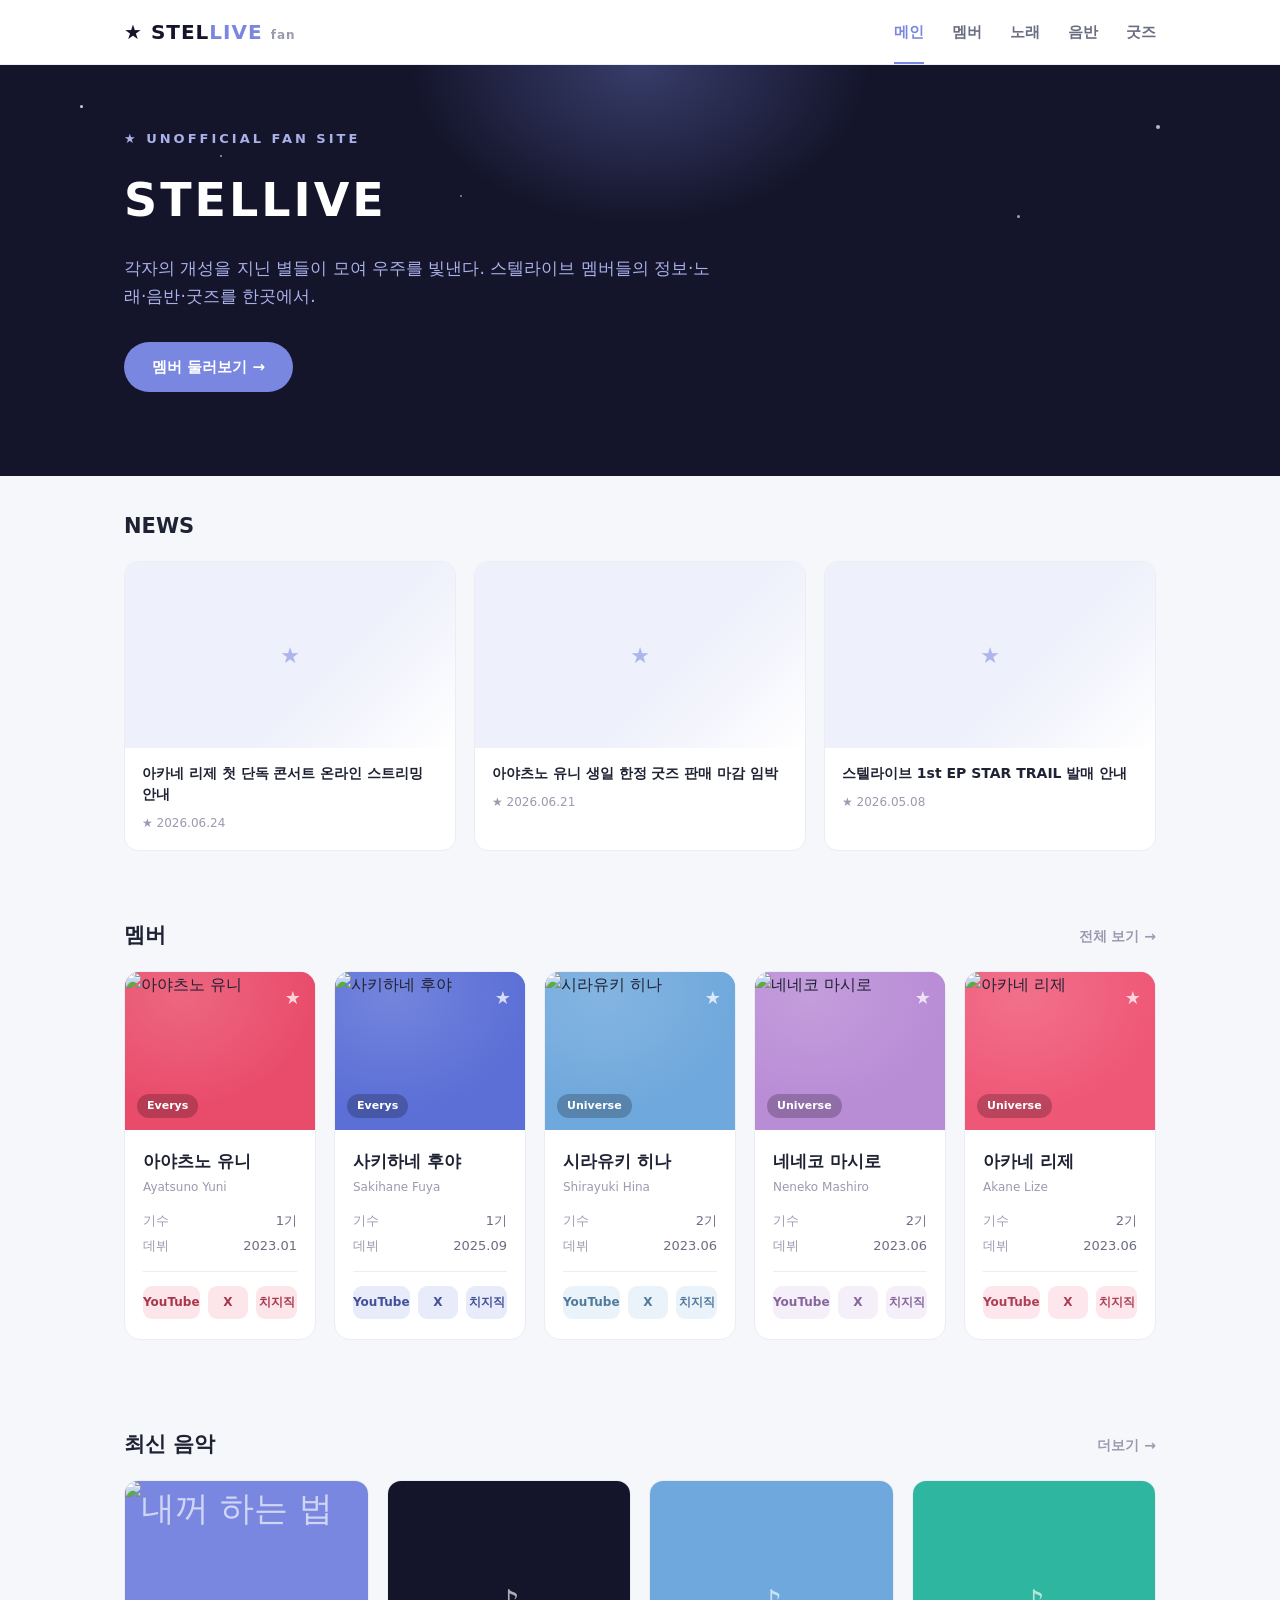
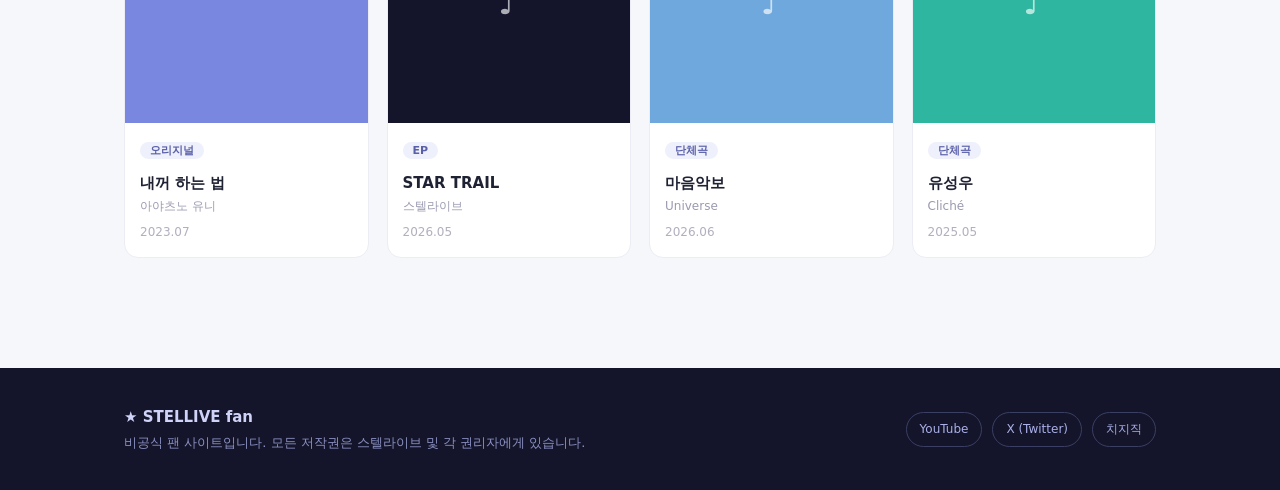
==== public/index.html @ 0b5e7c74 "Restore project from genspark backup" ====
<!DOCTYPE html>
<html lang="ko">
<head>
  <meta charset="UTF-8" />
  <meta name="viewport" content="width=device-width, initial-scale=1.0" />
  <title>스텔라이브 팬</title>
  <link rel="stylesheet" href="css/style.css" />
</head>
<body data-page="home">

  <header class="nav">
    <div class="wrap">
      <a class="logo" href="index.html">★ STEL<span>LIVE</span> <small>fan</small></a>
      <nav class="menu">
        <a href="index.html" class="on">메인</a>
        <a href="members.html">멤버</a>
        <a href="songs.html">노래</a>
        <a href="discography.html">음반</a>
        <a href="goods.html">굿즈</a>
      </nav>
    </div>
  </header>

  <section class="hero">
    <span class="sdot" style="width:3px;height:3px;top:40px;left:80px;opacity:.8"></span>
    <span class="sdot" style="width:2px;height:2px;top:90px;left:220px;opacity:.6"></span>
    <span class="sdot" style="width:4px;height:4px;top:60px;right:120px;opacity:.7"></span>
    <span class="sdot" style="width:2px;height:2px;top:130px;left:460px;opacity:.5"></span>
    <span class="sdot" style="width:3px;height:3px;top:150px;right:260px;opacity:.6"></span>
    <div class="wrap">
      <div class="hero-kicker">★ UNOFFICIAL FAN SITE</div>
      <h1>STELLIVE</h1>
      <p class="tag">각자의 개성을 지닌 별들이 모여 우주를 빛낸다. 스텔라이브 멤버들의 정보·노래·음반·굿즈를 한곳에서.</p>
      <a class="cta" href="members.html">멤버 둘러보기 →</a>
    </div>
  </section>

  <main class="wrap">
    <div class="section">
      <div class="section-head"><h2>NEWS</h2></div>
      <div class="news-grid" id="news-grid"></div>
    </div>

    <div class="section">
      <div class="section-head"><h2>멤버</h2><a class="more" href="members.html">전체 보기 →</a></div>
      <div class="member-grid" id="member-preview"></div>
    </div>

    <div class="section">
      <div class="section-head"><h2>최신 음악</h2><a class="more" href="discography.html">더보기 →</a></div>
      <div class="agrid" id="music-preview"></div>
    </div>
  </main>

  <footer class="foot">
    <div class="wrap">
      <div class="fnote"><b>★ STELLIVE fan</b><br />비공식 팬 사이트입니다. 모든 저작권은 스텔라이브 및 각 권리자에게 있습니다.</div>
      <div class="fsoc"><span>YouTube</span><span>X (Twitter)</span><span>치지직</span></div>
    </div>
  </footer>

  <script src="js/data.js"></script>
  <script src="js/main.js"></script>
</body>
</html>
---- public/css/style.css ----
/* =====================================================
   스텔라이브 팬 사이트 — 전체 스타일 (인터랙티브 + 반응형)
   디자인: B안 "스포트라이트"
   ===================================================== */

@import url("https://cdn.jsdelivr.net/gh/orioncactus/pretendard/dist/web/static/pretendard.css");

:root {
  --signature: #7987e0;
  --signature-dark: #5a60a8;
  --signature-soft: #eef0fb;
  --space: #14152b;
  --page-bg: #f6f7fb;
  --surface: #fff;
  --text: #1f2233;
  --muted: #6b6e82;
  --faint: #9a9ab0;
  --line: #ececf4;
  --radius: 16px;
  --shadow-hover: 0 12px 28px rgba(20,21,43,.12);
}

* { margin: 0; padding: 0; box-sizing: border-box; }

body { font-family: "Pretendard", system-ui, sans-serif; background: var(--page-bg); color: var(--text); line-height: 1.6; }
a { text-decoration: none; color: inherit; }
img { display: block; max-width: 100%; }
button { font-family: inherit; }

.wrap { max-width: 1080px; margin: 0 auto; padding: 0 24px; }

/* ===== 등장 애니메이션 (스크롤 진입 시) ===== */
.reveal { opacity: 0; transform: translateY(16px); transition: opacity .55s ease, transform .55s ease; }
.reveal.in { opacity: 1; transform: none; }

/* ===== 네비게이션 ===== */
.nav { background: var(--surface); border-bottom: 1px solid #eceef6; position: sticky; top: 0; z-index: 50; }
.nav .wrap { display: flex; align-items: center; justify-content: space-between; height: 64px; }
.logo { font-size: 20px; font-weight: 800; color: var(--space); letter-spacing: 1px; }
.logo span { color: var(--signature); }
.logo small { font-size: 12px; color: var(--faint); font-weight: 600; }
.menu { display: flex; gap: 28px; font-size: 15px; font-weight: 600; }
.menu a { color: var(--muted); padding: 20px 0; position: relative; transition: color .15s; }
.menu a::after { content: ""; position: absolute; left: 0; right: 0; bottom: 0; height: 2px; background: var(--signature); transform: scaleX(0); transition: transform .2s; }
.menu a:hover { color: var(--text); }
.menu a:hover::after { transform: scaleX(1); }
.menu a.on { color: var(--signature); }
.menu a.on::after { transform: scaleX(1); }

/* 햄버거 버튼 (모바일/태블릿, JS가 삽입) */
.nav-toggle { display: none; flex-direction: column; gap: 5px; width: 42px; height: 42px; align-items: center; justify-content: center; background: none; border: none; cursor: pointer; }
.nav-toggle span { width: 22px; height: 2px; background: var(--text); border-radius: 2px; transition: .25s; }
.nav-toggle.open span:nth-child(1) { transform: translateY(7px) rotate(45deg); }
.nav-toggle.open span:nth-child(2) { opacity: 0; }
.nav-toggle.open span:nth-child(3) { transform: translateY(-7px) rotate(-45deg); }

/* ===== 히어로 ===== */
.hero { background: var(--space); color: #fff; position: relative; overflow: hidden; }
.hero::before { content: ""; position: absolute; top: -220px; left: 50%; transform: translateX(-50%); width: 640px; height: 440px; background: radial-gradient(closest-side, rgba(121,135,224,.35), transparent 72%); pointer-events: none; z-index: 1; }
.hero .wrap { padding: 64px 24px 84px; position: relative; z-index: 2; }
@keyframes rise { from { opacity: 0; transform: translateY(18px); } to { opacity: 1; transform: none; } }
.hero-kicker { color: #aab0e8; font-weight: 800; font-size: 13px; letter-spacing: 3px; margin-bottom: 14px; animation: rise .6s 0s both; }
.hero h1 { font-size: 46px; font-weight: 800; letter-spacing: 3px; animation: rise .6s .05s both; }
.hero .tag { color: #aab0e8; font-size: 17px; margin-top: 18px; max-width: 600px; animation: rise .6s .18s both; }
.hero .cta { display: inline-block; margin-top: 32px; background: var(--signature); color: #fff; font-weight: 700; padding: 13px 28px; border-radius: 30px; font-size: 15px; animation: rise .6s .30s both; transition: background .15s, transform .15s, box-shadow .15s; }
.hero .cta:hover { background: #8a97e8; transform: translateY(-2px); box-shadow: 0 10px 22px rgba(121,135,224,.45); }
.hero .cta:active { transform: translateY(0) scale(.98); }
@keyframes twinkle { 0%, 100% { opacity: .25; } 50% { opacity: .95; } }
.sdot { position: absolute; z-index: 2; background: #fff; border-radius: 50%; animation: twinkle 3s ease-in-out infinite; }
.sdot:nth-child(2) { animation-delay: .6s; }
.sdot:nth-child(3) { animation-delay: 1.2s; }
.sdot:nth-child(4) { animation-delay: 1.8s; }
.sdot:nth-child(5) { animation-delay: 2.4s; }

/* ===== 페이지 제목 ===== */
.phead { padding: 48px 0 6px; }
.phead .kicker { color: var(--signature); font-weight: 800; font-size: 13px; letter-spacing: 3px; }
.phead h1 { font-size: 32px; font-weight: 800; margin-top: 8px; }
.phead .desc { color: var(--muted); margin-top: 10px; font-size: 15px; }

/* ===== 섹션 ===== */
.section { padding: 34px 0; }
.section-head { display: flex; align-items: center; justify-content: space-between; margin-bottom: 18px; }
.section-head h2 { font-size: 21px; font-weight: 800; }
.section-head .more { color: var(--faint); font-size: 14px; font-weight: 600; transition: color .15s; }
.section-head .more:hover { color: var(--signature); }

/* ===== 필터 탭 ===== */
.tabs { display: flex; gap: 10px; flex-wrap: wrap; align-items: center; margin: 22px 0 28px; }
.tab { padding: 9px 18px; border-radius: 30px; font-size: 14px; font-weight: 700; background: #fff; border: 1px solid #e3e5f0; color: var(--muted); cursor: pointer; transition: all .15s; }
.tab:hover { border-color: var(--signature); color: var(--signature); transform: translateY(-1px); }
.tab:active { transform: scale(.96); }
.tab.on { background: var(--signature); color: #fff; border-color: var(--signature); }
.sortbox { margin-left: auto; font-size: 14px; color: var(--muted); font-weight: 600; background: #fff; border: 1px solid #e3e5f0; border-radius: 20px; padding: 8px 14px; cursor: pointer; transition: border-color .15s; }
.sortbox:hover { border-color: var(--signature); }

/* ===== 멤버 카드 ===== */
.member-grid { display: grid; grid-template-columns: repeat(auto-fill, minmax(190px, 1fr)); gap: 18px; padding-bottom: 20px; }
.mcard { background: var(--surface); border: 1px solid var(--line); border-radius: var(--radius); overflow: hidden; cursor: pointer; transition: transform .18s, box-shadow .18s; }
.mcard:hover { transform: translateY(-6px); box-shadow: var(--shadow-hover); }
.mcard:focus-visible { outline: 3px solid var(--signature); outline-offset: 2px; }
.mhead { height: 158px; position: relative; display: flex; align-items: flex-end; padding: 12px; background: radial-gradient(120% 120% at 30% 15%, color-mix(in srgb, var(--mc) 85%, white) 0%, var(--mc) 60%), var(--mc); }
.mhead .unit { font-size: 11px; color: #fff; background: rgba(0,0,0,.22); padding: 3px 10px; border-radius: 14px; font-weight: 700; z-index: 2; }
.mhead .star { position: absolute; top: 12px; right: 14px; color: rgba(255,255,255,.75); font-size: 18px; transition: transform .3s; }
.mcard:hover .mhead .star { transform: rotate(72deg) scale(1.15); }
.mhead .avatar { position: absolute; top: 42px; left: 50%; transform: translateX(-50%); width: 56px; height: 56px; border-radius: 50%; background: rgba(255,255,255,.28); transition: transform .25s, background .25s; }
.mcard:hover .mhead .avatar { transform: translateX(-50%) scale(1.12); background: rgba(255,255,255,.4); }
.mhead .cap { position: absolute; top: 104px; left: 0; right: 0; text-align: center; color: rgba(255,255,255,.7); font-size: 10px; letter-spacing: 1px; }
.mbody { padding: 18px 18px 20px; }
.mbody .name { font-size: 17px; font-weight: 800; }
.mbody .roman { font-size: 12px; color: var(--faint); margin: 3px 0 14px; }
.mrow { display: flex; justify-content: space-between; font-size: 13px; color: var(--muted); margin-bottom: 4px; }
.mrow .k { color: var(--faint); }
.social { display: flex; gap: 8px; margin-top: 14px; padding-top: 14px; border-top: 1px solid var(--line); }
.social a { flex: 1; text-align: center; padding: 7px 0; border-radius: 9px; font-size: 12px; font-weight: 700; background: color-mix(in srgb, var(--mc) 14%, white); color: color-mix(in srgb, var(--mc) 72%, black); transition: background .15s, transform .15s; }
.social a:hover { background: color-mix(in srgb, var(--mc) 26%, white); transform: translateY(-2px); }
.social a:active { transform: translateY(0) scale(.96); }

/* ===== 노래(영상) 카드 ===== */
.vgrid { display: grid; grid-template-columns: repeat(auto-fill, minmax(280px, 1fr)); gap: 20px; padding-bottom: 20px; }
.vcard { display: block; background: var(--surface); border: 1px solid var(--line); border-radius: 14px; overflow: hidden; transition: transform .18s, box-shadow .18s; }
.vcard:hover { transform: translateY(-6px); box-shadow: var(--shadow-hover); }
.vthumb { position: relative; aspect-ratio: 16/9; background: var(--mc); display: flex; align-items: center; justify-content: center; overflow: hidden; }
.vthumb img { width: 100%; height: 100%; object-fit: cover; transition: transform .3s; }
.vcard:hover .vthumb img { transform: scale(1.06); }
.vrank { position: absolute; top: 10px; left: 10px; background: var(--signature); color: #fff; font-weight: 800; font-size: 13px; padding: 3px 11px; border-radius: 8px; z-index: 2; }
.play { width: 50px; height: 50px; border-radius: 50%; background: rgba(0,0,0,.4); color: #fff; display: flex; align-items: center; justify-content: center; font-size: 16px; transition: transform .2s, background .2s; }
.vcard:hover .play { transform: scale(1.15); background: rgba(0,0,0,.58); }
.vbody { padding: 13px 15px 15px; }
.vbody .vt { font-size: 15px; font-weight: 700; line-height: 1.45; }
.vmeta { display: flex; align-items: center; justify-content: space-between; margin-top: 12px; }
.vbadge { font-size: 11px; font-weight: 700; padding: 3px 10px; border-radius: 12px; background: color-mix(in srgb, var(--mc) 14%, white); color: color-mix(in srgb, var(--mc) 72%, black); }
.vviews { font-size: 13px; color: var(--muted); font-weight: 700; }

/* ===== 음반 카드 ===== */
.agrid { display: grid; grid-template-columns: repeat(auto-fill, minmax(210px, 1fr)); gap: 18px; padding-bottom: 20px; }
.acard { display: block; background: var(--surface); border: 1px solid var(--line); border-radius: 14px; overflow: hidden; transition: transform .18s, box-shadow .18s; }
.acard:hover { transform: translateY(-6px); box-shadow: var(--shadow-hover); }
.acover { aspect-ratio: 1; display: flex; align-items: center; justify-content: center; color: rgba(255,255,255,.65); font-size: 34px; transition: filter .2s, transform .3s; }
.acard:hover .acover { filter: brightness(1.06); transform: scale(1.02); }
.abody { padding: 13px 15px 15px; }
.atype { font-size: 11px; font-weight: 700; padding: 2px 10px; border-radius: 10px; background: var(--signature-soft); color: var(--signature-dark); }
.atitle { font-size: 15px; font-weight: 700; margin: 9px 0 2px; }
.aartist { font-size: 12px; color: var(--faint); }
.adate { font-size: 12px; color: #b0b0be; margin-top: 7px; }

/* ===== 굿즈 카드 ===== */
.ggrid { display: grid; grid-template-columns: repeat(auto-fill, minmax(280px, 1fr)); gap: 20px; padding-bottom: 20px; }
.gcard { background: var(--surface); border: 1px solid var(--line); border-radius: 14px; overflow: hidden; transition: transform .18s, box-shadow .18s; }
.gcard:hover { transform: translateY(-4px); box-shadow: var(--shadow-hover); }
.gimg { aspect-ratio: 4/3; background: linear-gradient(135deg, var(--signature-soft), #eef0fb 60%, #fff); display: flex; flex-direction: column; align-items: center; justify-content: center; }
.gbody { padding: 16px 18px 18px; }
.gname { font-size: 15px; font-weight: 700; line-height: 1.4; }
.gperiod { font-size: 12px; color: var(--faint); margin-top: 6px; }
.gbtn { display: block; text-align: center; margin-top: 14px; background: var(--signature); color: #fff; font-weight: 700; padding: 10px 0; border-radius: 10px; font-size: 13px; transition: background .15s, transform .15s; }
.gbtn:hover { background: #8a97e8; transform: translateY(-2px); }
.gbtn:active { transform: translateY(0) scale(.98); }

/* ===== 뉴스 카드 ===== */
.news-grid { display: grid; grid-template-columns: repeat(auto-fill, minmax(280px, 1fr)); gap: 18px; }
.ncard { background: var(--surface); border: 1px solid var(--line); border-radius: 14px; overflow: hidden; transition: transform .18s, box-shadow .18s; }
.ncard:hover { transform: translateY(-6px); box-shadow: var(--shadow-hover); }
.nimg { aspect-ratio: 16/9; background: linear-gradient(135deg, var(--signature-soft), #eef0fb 60%, #fff); display: flex; align-items: center; justify-content: center; }
.nbody { padding: 15px 17px 17px; }
.nbody .nt { font-size: 14px; font-weight: 700; line-height: 1.5; }
.nbody .nd { font-size: 12px; color: var(--faint); margin-top: 9px; }

/* ===== 이미지 플레이스홀더 (굿즈·뉴스 공용) ===== */
.ph-star { color: var(--signature); font-size: 22px; opacity: .55; }
.ph-label { font-size: 11px; color: var(--faint); letter-spacing: .5px; margin-top: 6px; }

/* ===== 멤버 상세 ===== */
.dhero { border-radius: 20px; overflow: hidden; margin-top: 26px; display: flex; min-height: 320px; border: 1px solid var(--line); }
.dport { width: 320px; flex: 0 0 320px; position: relative; display: flex; align-items: center; justify-content: center; background: radial-gradient(120% 120% at 30% 20%, color-mix(in srgb, var(--mc) 85%, white) 0%, var(--mc) 60%), var(--mc); }
.dport .avatar { width: 96px; height: 96px; border-radius: 50%; background: rgba(255,255,255,.3); }
.dport .cap { position: absolute; bottom: 22px; left: 0; right: 0; text-align: center; color: rgba(255,255,255,.7); font-size: 11px; letter-spacing: 1px; }
.dport .star { position: absolute; top: 20px; right: 24px; color: rgba(255,255,255,.7); font-size: 22px; }
.dinfo { flex: 1; background: var(--surface); padding: 40px 44px; display: flex; flex-direction: column; justify-content: center; }
.dinfo .ub { display: inline-block; font-size: 12px; font-weight: 700; padding: 4px 13px; border-radius: 14px; align-self: flex-start; background: color-mix(in srgb, var(--mc) 14%, white); color: color-mix(in srgb, var(--mc) 72%, black); }
.dinfo .dname { font-size: 34px; font-weight: 800; margin: 16px 0 2px; }
.dinfo .droman { font-size: 15px; color: var(--faint); }
.dmeta { display: flex; gap: 34px; margin-top: 24px; padding-top: 22px; border-top: 1px solid var(--line); }
.dmeta .k { font-size: 12px; color: var(--faint); font-weight: 600; }
.dmeta .v { font-size: 16px; font-weight: 700; margin-top: 4px; }
.dintro { color: var(--muted); font-size: 14px; line-height: 1.85; margin-top: 24px; max-width: 520px; }
.dsoc { display: flex; gap: 10px; margin-top: 26px; }
.dsoc a { padding: 9px 18px; border-radius: 10px; font-size: 13px; font-weight: 700; color: #fff; background: var(--mc); transition: filter .15s, transform .15s; }
.dsoc a:hover { filter: brightness(1.1); transform: translateY(-2px); }
.dsoc a:active { transform: translateY(0) scale(.97); }
.back { display: inline-block; margin-top: 24px; color: var(--muted); font-size: 14px; font-weight: 600; transition: color .15s, transform .15s; }
.back:hover { color: var(--signature); transform: translateX(-3px); }

.empty { padding: 60px 0; text-align: center; color: var(--faint); }

/* ===== 맨 위로 버튼 (JS가 삽입) ===== */
.to-top { position: fixed; right: 22px; bottom: 22px; width: 46px; height: 46px; border-radius: 50%; border: none; background: var(--signature); color: #fff; font-size: 20px; cursor: pointer; box-shadow: 0 8px 20px rgba(121,135,224,.45); opacity: 0; transform: translateY(12px); pointer-events: none; transition: .25s; z-index: 60; }
.to-top.show { opacity: 1; transform: none; pointer-events: auto; }
.to-top:hover { background: #8a97e8; transform: translateY(-3px); }

/* ===== 푸터 ===== */
.foot { background: var(--space); color: #8a90c0; margin-top: 56px; }
.foot .wrap { padding: 36px 24px; display: flex; justify-content: space-between; align-items: center; flex-wrap: wrap; gap: 18px; }
.foot b { color: #cfd3f7; font-size: 15px; }
.foot .fnote { font-size: 13px; line-height: 1.8; }
.foot .fsoc { display: flex; gap: 10px; flex-wrap: wrap; }
.foot .fsoc span { font-size: 12px; color: #aab0e8; border: 1px solid #3a3f63; padding: 7px 13px; border-radius: 20px; }

/* =====================================================
   반응형 — 태블릿 / 모바일
   ===================================================== */

/* 태블릿 (~1024px) */
@media (max-width: 1024px) {
  .wrap { padding: 0 20px; }
  .hero h1 { font-size: 40px; }
  .hero .wrap { padding: 60px 20px 66px; }
}

/* 네비게이션: 햄버거 전환 (~820px) */
@media (max-width: 820px) {
  .nav-toggle { display: flex; }
  .menu {
    position: absolute; top: 64px; left: 0; right: 0;
    flex-direction: column; gap: 0; background: #fff;
    padding: 8px 0; border-bottom: 1px solid var(--line);
    box-shadow: 0 10px 24px rgba(20,21,43,.10);
    transform: translateY(-10px); opacity: 0; pointer-events: none;
    transition: transform .22s, opacity .22s;
  }
  .menu.open { transform: none; opacity: 1; pointer-events: auto; }
  .menu a { padding: 13px 24px; }
  .menu a::after { display: none; }
  .menu a.on { box-shadow: inset 3px 0 0 var(--signature); }
  .dhero { flex-direction: column; }
  .dport { width: 100%; flex: 0 0 220px; }
}

/* 모바일 (~600px) */
@media (max-width: 600px) {
  .hero .wrap { padding: 50px 20px 56px; }
  .hero h1 { font-size: 30px; letter-spacing: 2px; }
  .hero .tag { font-size: 15px; }
  .phead { padding: 36px 0 4px; }
  .phead h1 { font-size: 26px; }
  .section { padding: 26px 0; }
  .section-head h2 { font-size: 19px; }

  /* 멤버 카드는 모바일에서 2열 */
  .member-grid { grid-template-columns: repeat(2, 1fr); gap: 12px; }
  .mhead { height: 130px; }
  .mhead .avatar { top: 34px; width: 46px; height: 46px; }
  .mhead .cap { top: 88px; }

  /* 노래 페이지 탭은 가로 스크롤 */
  body[data-page="songs"] .tabs { flex-wrap: nowrap; overflow-x: auto; padding-bottom: 8px; -webkit-overflow-scrolling: touch; }
  body[data-page="songs"] .sortbox { margin-left: 8px; flex: 0 0 auto; }

  .dinfo { padding: 26px 22px; }
  .dinfo .dname { font-size: 27px; }
  .dmeta { gap: 22px; flex-wrap: wrap; }

  .foot .wrap { flex-direction: column; align-items: flex-start; }
  .to-top { right: 16px; bottom: 16px; }
}

/* 아주 작은 화면 (~380px): 멤버 카드 1열 */
@media (max-width: 380px) {
  .member-grid { grid-template-columns: 1fr; }
}

/* 모션 최소화 설정 존중 */
@media (prefers-reduced-motion: reduce) {
  * { animation: none !important; transition: none !important; }
  .reveal { opacity: 1 !important; transform: none !important; }
  .hero h1, .hero .tag, .hero .cta { opacity: 1 !important; transform: none !important; }
}

/* ===== 페이지네이션 ===== */
.pager { display: flex; align-items: center; justify-content: center; gap: 14px; margin: 8px 0 40px; }
.pg-btn { padding: 9px 18px; border-radius: 24px; font-size: 14px; font-weight: 700; background: #fff; border: 1px solid #e3e5f0; color: var(--text); cursor: pointer; transition: all .15s; }
.pg-btn:hover:not(:disabled) { border-color: var(--signature); color: var(--signature); transform: translateY(-1px); }
.pg-btn:active:not(:disabled) { transform: scale(.96); }
.pg-btn:disabled { opacity: .4; cursor: default; }
.pg-info { font-size: 14px; font-weight: 700; color: var(--muted); min-width: 56px; text-align: center; }
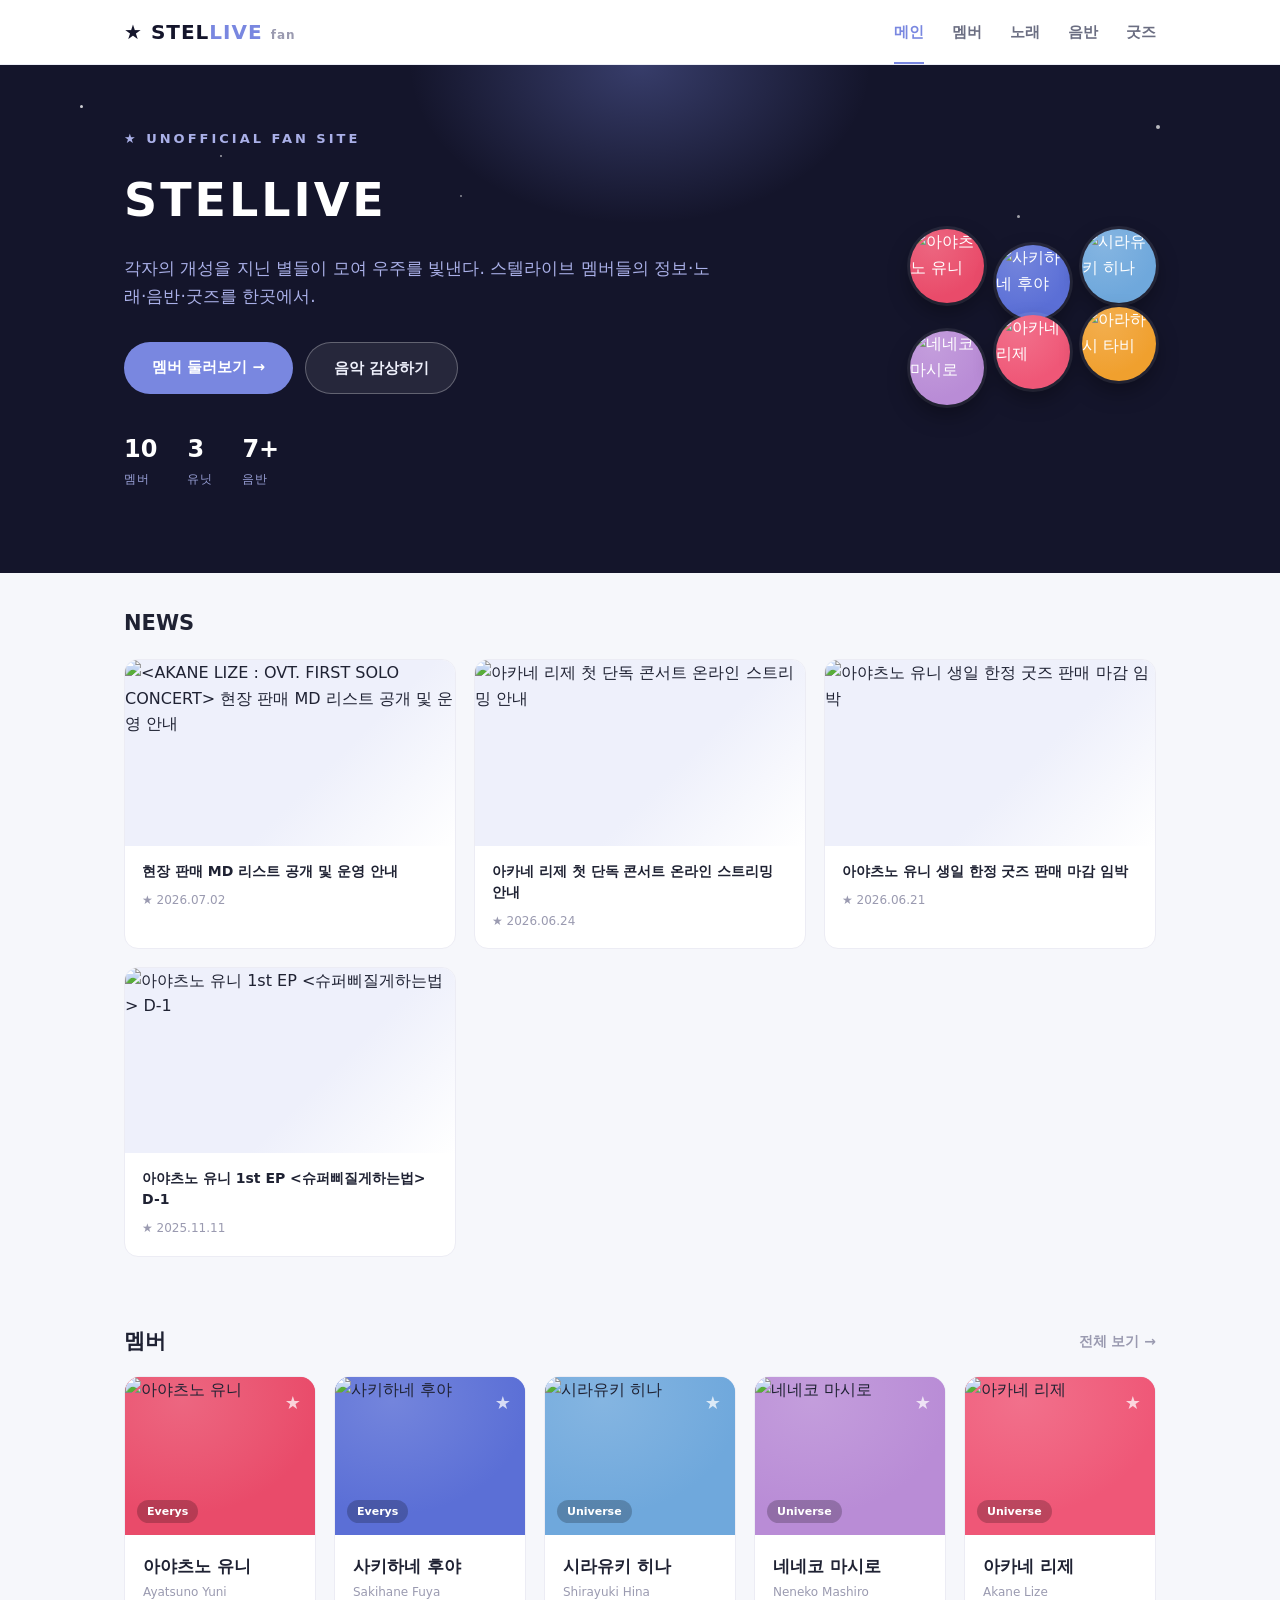
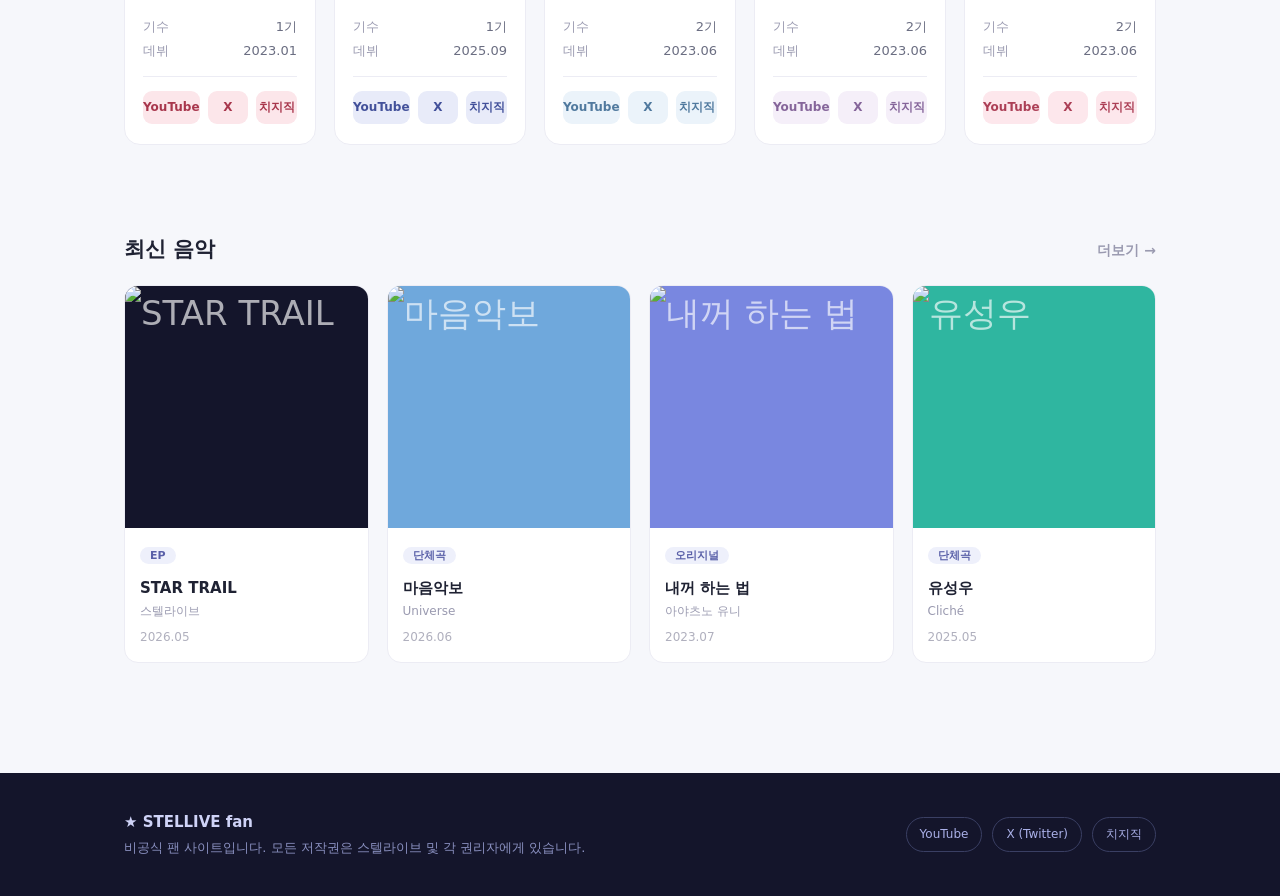
==== commit 36bda83a: "굿즈/뉴스 썸네일 및 히어로 배너 멤버 포토 콜라주 디자인 추가 - goods/news 카드에 실제 이미지(og:image, 상품 이미지) 조건부 렌더링 추가 - 히어로 배너를 h" ====
--- a/public/index.html
+++ b/public/index.html
@@ -27,11 +27,22 @@
     <span class="sdot" style="width:4px;height:4px;top:60px;right:120px;opacity:.7"></span>
     <span class="sdot" style="width:2px;height:2px;top:130px;left:460px;opacity:.5"></span>
     <span class="sdot" style="width:3px;height:3px;top:150px;right:260px;opacity:.6"></span>
-    <div class="wrap">
-      <div class="hero-kicker">★ UNOFFICIAL FAN SITE</div>
-      <h1>STELLIVE</h1>
-      <p class="tag">각자의 개성을 지닌 별들이 모여 우주를 빛낸다. 스텔라이브 멤버들의 정보·노래·음반·굿즈를 한곳에서.</p>
-      <a class="cta" href="members.html">멤버 둘러보기 →</a>
+    <div class="wrap hero-flex">
+      <div class="hero-text">
+        <div class="hero-kicker">★ UNOFFICIAL FAN SITE</div>
+        <h1>STELLIVE</h1>
+        <p class="tag">각자의 개성을 지닌 별들이 모여 우주를 빛낸다. 스텔라이브 멤버들의 정보·노래·음반·굿즈를 한곳에서.</p>
+        <div class="hero-cta-row">
+          <a class="cta" href="members.html">멤버 둘러보기 →</a>
+          <a class="cta ghost" href="discography.html">음악 감상하기</a>
+        </div>
+        <div class="hero-stats">
+          <div><b>10</b><span>멤버</span></div>
+          <div><b>3</b><span>유닛</span></div>
+          <div><b>7+</b><span>음반</span></div>
+        </div>
+      </div>
+      <div class="hero-photos" id="hero-photos" aria-hidden="true"></div>
     </div>
   </section>
 
--- a/public/css/style.css
+++ b/public/css/style.css
@@ -71,6 +71,30 @@
 .sdot:nth-child(3) { animation-delay: 1.2s; }
 .sdot:nth-child(4) { animation-delay: 1.8s; }
 .sdot:nth-child(5) { animation-delay: 2.4s; }
+
+/* ===== 히어로 레이아웃 (텍스트 + 멤버 포토 콜라주) ===== */
+.hero-flex { display: flex; align-items: center; justify-content: space-between; gap: 40px; }
+.hero-text { flex: 1 1 auto; min-width: 0; }
+.hero-cta-row { display: flex; gap: 12px; flex-wrap: wrap; }
+.hero .cta.ghost { background: rgba(255,255,255,.08); border: 1px solid rgba(255,255,255,.28); color: #eef0fb; }
+.hero .cta.ghost:hover { background: rgba(255,255,255,.16); box-shadow: none; }
+.hero-stats { display: flex; gap: 30px; margin-top: 36px; animation: rise .6s .38s both; }
+.hero-stats > div { display: flex; flex-direction: column; }
+.hero-stats b { font-size: 24px; font-weight: 800; color: #fff; }
+.hero-stats span { font-size: 12px; color: #9aa1d8; letter-spacing: .5px; margin-top: 2px; }
+
+/* ===== 히어로 멤버 포토 콜라주 ===== */
+.hero-photos { flex: 0 0 auto; display: grid; grid-template-columns: repeat(3, 74px); grid-auto-rows: 74px; gap: 12px; animation: rise .7s .2s both; }
+.hp-tile { position: relative; border-radius: 50%; overflow: hidden; background: radial-gradient(120% 120% at 30% 20%, color-mix(in srgb, var(--mc) 85%, white) 0%, var(--mc) 60%), var(--mc); box-shadow: 0 0 0 3px rgba(255,255,255,.08), 0 10px 22px rgba(0,0,0,.35); transition: transform .25s; }
+.hp-tile:hover { transform: translateY(-4px) scale(1.05); }
+.hp-tile img { width: 100%; height: 100%; object-fit: cover; }
+.hp-tile:nth-child(2) { transform: translateY(16px); }
+.hp-tile:nth-child(2):hover { transform: translateY(12px) scale(1.05); }
+.hp-tile:nth-child(4) { transform: translateY(16px); }
+.hp-tile:nth-child(4):hover { transform: translateY(12px) scale(1.05); }
+.hp-tile:nth-child(6) { transform: translateY(-8px); }
+.hp-tile:nth-child(6):hover { transform: translateY(-12px) scale(1.05); }
+.hp-star { position: absolute; inset: 0; display: flex; align-items: center; justify-content: center; color: rgba(255,255,255,.7); font-size: 22px; }
 
 /* ===== 페이지 제목 ===== */
 .phead { padding: 48px 0 6px; }
@@ -148,7 +172,7 @@
 .ggrid { display: grid; grid-template-columns: repeat(auto-fill, minmax(280px, 1fr)); gap: 20px; padding-bottom: 20px; }
 .gcard { background: var(--surface); border: 1px solid var(--line); border-radius: 14px; overflow: hidden; transition: transform .18s, box-shadow .18s; }
 .gcard:hover { transform: translateY(-4px); box-shadow: var(--shadow-hover); }
-.gimg { aspect-ratio: 4/3; background: linear-gradient(135deg, var(--signature-soft), #eef0fb 60%, #fff); display: flex; flex-direction: column; align-items: center; justify-content: center; }
+.gimg { aspect-ratio: 4/3; background: linear-gradient(135deg, var(--signature-soft), #eef0fb 60%, #fff); display: flex; flex-direction: column; align-items: center; justify-content: center; overflow: hidden; }
 .gbody { padding: 16px 18px 18px; }
 .gname { font-size: 15px; font-weight: 700; line-height: 1.4; }
 .gperiod { font-size: 12px; color: var(--faint); margin-top: 6px; }
@@ -160,7 +184,7 @@
 .news-grid { display: grid; grid-template-columns: repeat(auto-fill, minmax(280px, 1fr)); gap: 18px; }
 .ncard { background: var(--surface); border: 1px solid var(--line); border-radius: 14px; overflow: hidden; transition: transform .18s, box-shadow .18s; }
 .ncard:hover { transform: translateY(-6px); box-shadow: var(--shadow-hover); }
-.nimg { aspect-ratio: 16/9; background: linear-gradient(135deg, var(--signature-soft), #eef0fb 60%, #fff); display: flex; align-items: center; justify-content: center; }
+.nimg { aspect-ratio: 16/9; background: linear-gradient(135deg, var(--signature-soft), #eef0fb 60%, #fff); display: flex; align-items: center; justify-content: center; overflow: hidden; }
 .nbody { padding: 15px 17px 17px; }
 .nbody .nt { font-size: 14px; font-weight: 700; line-height: 1.5; }
 .nbody .nd { font-size: 12px; color: var(--faint); margin-top: 9px; }
@@ -214,6 +238,7 @@
   .wrap { padding: 0 20px; }
   .hero h1 { font-size: 40px; }
   .hero .wrap { padding: 60px 20px 66px; }
+  .hero-photos { grid-template-columns: repeat(3, 64px); grid-auto-rows: 64px; gap: 10px; }
 }
 
 /* 네비게이션: 햄버거 전환 (~820px) */
@@ -240,6 +265,11 @@
   .hero .wrap { padding: 50px 20px 56px; }
   .hero h1 { font-size: 30px; letter-spacing: 2px; }
   .hero .tag { font-size: 15px; }
+  .hero-flex { flex-direction: column; align-items: flex-start; gap: 26px; }
+  .hero-photos { display: grid; grid-template-columns: repeat(6, 1fr); grid-auto-rows: 44px; gap: 8px; width: 100%; }
+  .hp-tile:nth-child(2), .hp-tile:nth-child(4), .hp-tile:nth-child(6) { transform: none; }
+  .hp-tile:hover { transform: translateY(-2px) scale(1.04); }
+  .hero-stats { gap: 22px; margin-top: 26px; }
   .phead { padding: 36px 0 4px; }
   .phead h1 { font-size: 26px; }
   .section { padding: 26px 0; }
@@ -272,7 +302,7 @@
 @media (prefers-reduced-motion: reduce) {
   * { animation: none !important; transition: none !important; }
   .reveal { opacity: 1 !important; transform: none !important; }
-  .hero h1, .hero .tag, .hero .cta { opacity: 1 !important; transform: none !important; }
+  .hero h1, .hero .tag, .hero .cta, .hero-photos, .hero-stats { opacity: 1 !important; transform: none !important; }
 }
 
 /* ===== 페이지네이션 ===== */
